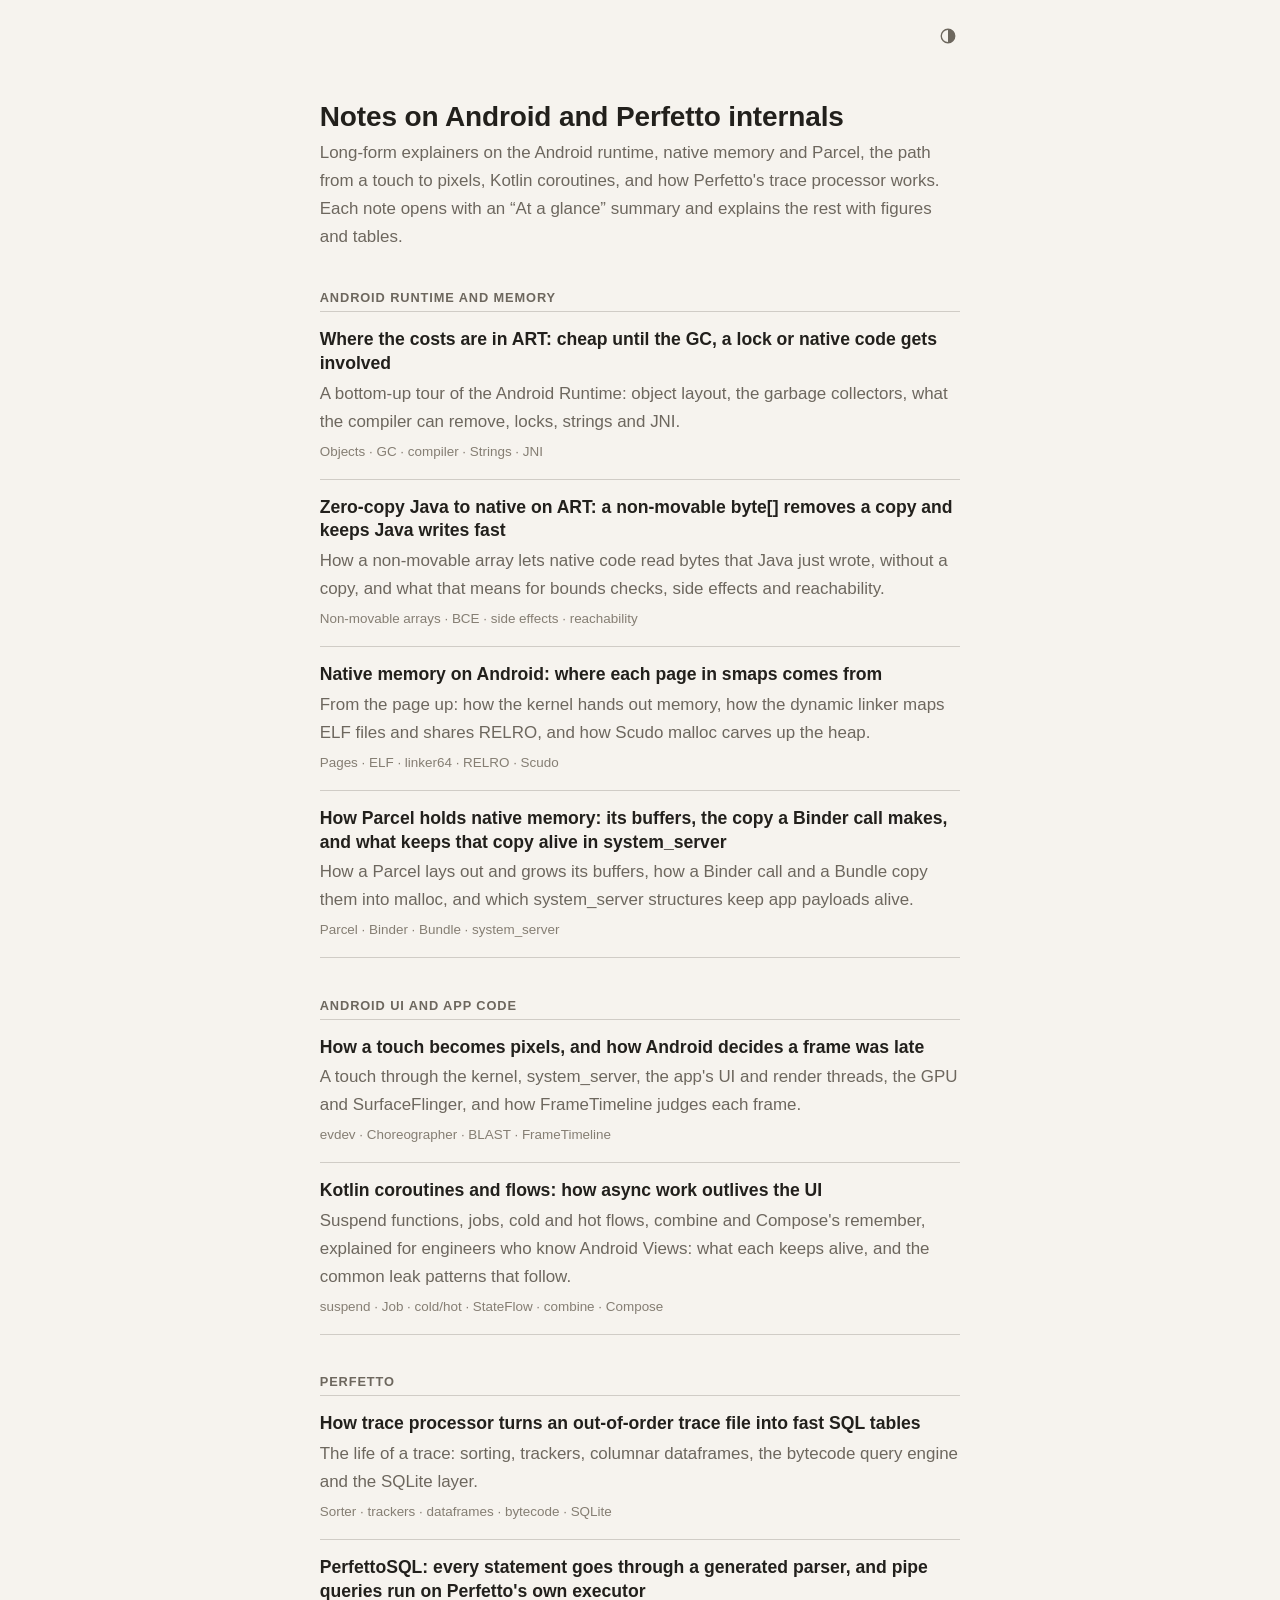
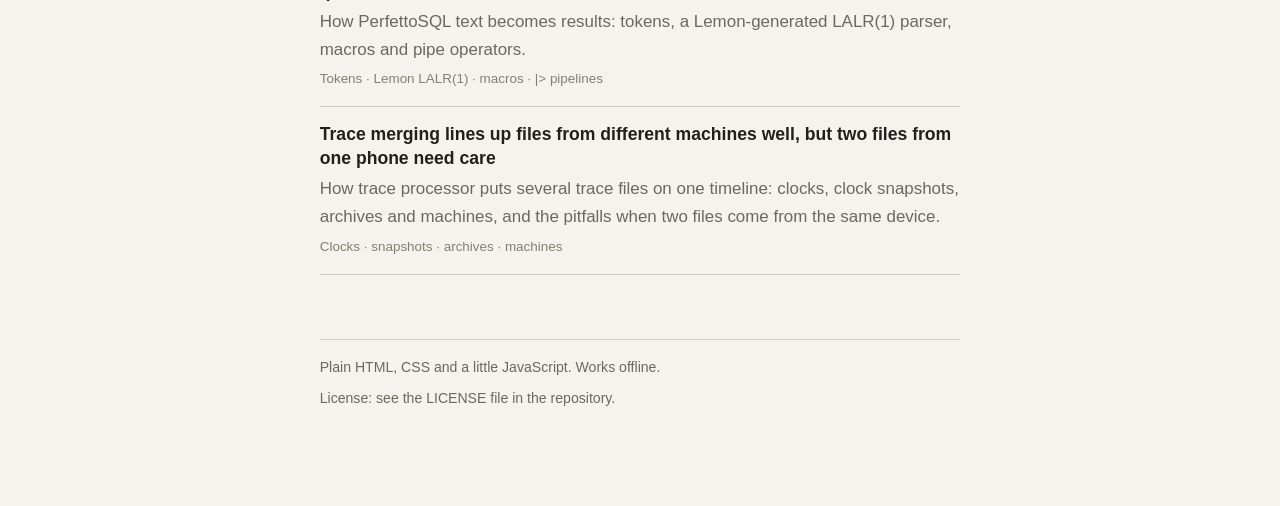
==== index.html @ ec6f3868 "Add notes on Android and Perfetto internals" ====
<!doctype html>
<html lang="en">
<head>
<meta charset="utf-8" />
<meta name="viewport" content="width=device-width, initial-scale=1" />
<title>Notes on Android and Perfetto internals</title>
<meta name="description" content="Long-form explainers on the Android runtime, native memory, the input and display pipeline, Kotlin coroutines and Perfetto's trace processor." />
<meta name="theme-color" content="#f6f3ee" media="(prefers-color-scheme: light)" />
<meta name="theme-color" content="#171614" media="(prefers-color-scheme: dark)" />
<link rel="icon" href="assets/icon.svg" type="image/svg+xml" />
<link rel="stylesheet" href="assets/site.css" />
<script src="assets/site.js"></script>
</head>
<body class="home">
<main>
<div class="bar">
  <button type="button" class="icon-btn" id="theme-btn" title="Theme" aria-label="Theme"></button>
</div>

<h1>Notes on Android and Perfetto internals</h1>
<p class="subtitle">Long-form explainers on the Android runtime, native memory and Parcel, the path from a touch to pixels,
Kotlin coroutines, and how Perfetto's trace processor works. Each note opens with an “At a glance” summary
and explains the rest with figures and tables.</p>

<h2 class="group">Android runtime and memory</h2>
<ul class="notes-list">
  <li><a href="art_costs/index.html">
    <span class="note-title">Where the costs are in ART: cheap until the GC, a lock or native code gets involved</span>
    <span class="note-sub">A bottom-up tour of the Android Runtime: object layout, the garbage collectors, what the compiler can remove, locks, strings and JNI.</span>
    <span class="note-meta">Objects · GC · compiler · Strings · JNI</span>
  </a></li>
  <li><a href="java_sdk_zero_copy/index.html">
    <span class="note-title">Zero-copy Java to native on ART: a non-movable byte[] removes a copy and keeps Java writes fast</span>
    <span class="note-sub">How a non-movable array lets native code read bytes that Java just wrote, without a copy, and what that means for bounds checks, side effects and reachability.</span>
    <span class="note-meta">Non-movable arrays · BCE · side effects · reachability</span>
  </a></li>
  <li><a href="native_memory_elf_malloc/index.html">
    <span class="note-title">Native memory on Android: where each page in smaps comes from</span>
    <span class="note-sub">From the page up: how the kernel hands out memory, how the dynamic linker maps ELF files and shares RELRO, and how Scudo malloc carves up the heap.</span>
    <span class="note-meta">Pages · ELF · linker64 · RELRO · Scudo</span>
  </a></li>
  <li><a href="parcel_native_memory/index.html">
    <span class="note-title">How Parcel holds native memory: its buffers, the copy a Binder call makes, and what keeps that copy alive in system_server</span>
    <span class="note-sub">How a Parcel lays out and grows its buffers, how a Binder call and a Bundle copy them into malloc, and which system_server structures keep app payloads alive.</span>
    <span class="note-meta">Parcel · Binder · Bundle · system_server</span>
  </a></li>
</ul>

<h2 class="group">Android UI and app code</h2>
<ul class="notes-list">
  <li><a href="input_display_pipeline/index.html">
    <span class="note-title">How a touch becomes pixels, and how Android decides a frame was late</span>
    <span class="note-sub">A touch through the kernel, system_server, the app's UI and render threads, the GPU and SurfaceFlinger, and how FrameTimeline judges each frame.</span>
    <span class="note-meta">evdev · Choreographer · BLAST · FrameTimeline</span>
  </a></li>
  <li><a href="kotlin_coroutines_flows/index.html">
    <span class="note-title">Kotlin coroutines and flows: how async work outlives the UI</span>
    <span class="note-sub">Suspend functions, jobs, cold and hot flows, combine and Compose's remember, explained for engineers who know Android Views: what each keeps alive, and the common leak patterns that follow.</span>
    <span class="note-meta">suspend · Job · cold/hot · StateFlow · combine · Compose</span>
  </a></li>
</ul>

<h2 class="group">Perfetto</h2>
<ul class="notes-list">
  <li><a href="trace_processor_internals/index.html">
    <span class="note-title">How trace processor turns an out-of-order trace file into fast SQL tables</span>
    <span class="note-sub">The life of a trace: sorting, trackers, columnar dataframes, the bytecode query engine and the SQLite layer.</span>
    <span class="note-meta">Sorter · trackers · dataframes · bytecode · SQLite</span>
  </a></li>
  <li><a href="perfettosql_next/index.html">
    <span class="note-title">PerfettoSQL: every statement goes through a generated parser, and pipe queries run on Perfetto's own executor</span>
    <span class="note-sub">How PerfettoSQL text becomes results: tokens, a Lemon-generated LALR(1) parser, macros and pipe operators.</span>
    <span class="note-meta">Tokens · Lemon LALR(1) · macros · |&gt; pipelines</span>
  </a></li>
  <li><a href="trace_merging/index.html">
    <span class="note-title">Trace merging lines up files from different machines well, but two files from one phone need care</span>
    <span class="note-sub">How trace processor puts several trace files on one timeline: clocks, clock snapshots, archives and machines, and the pitfalls when two files come from the same device.</span>
    <span class="note-meta">Clocks · snapshots · archives · machines</span>
  </a></li>
</ul>

<footer class="site-foot">
  <span>Plain HTML, CSS and a little JavaScript. Works offline.</span>
  <span>License: see the LICENSE file in the repository.</span>
</footer>
</main>
</body>
</html>
---- assets/site.css ----
/* Shared stylesheet for every page of the notes site.
   Palette and type follow a warm "paper" look: #f6f3ee light, #171614 dark,
   system UI font, calm muted greys and one terracotta accent for links and
   the reading progress bar. The variable names below (--bg, --fg, --ac, ...)
   are the ones the inline SVG figures in each note use, so keep them. */

:root, :root[data-theme="light"] {
  color-scheme: light;
  --bg: #f6f3ee;   --sf: #efebe4;   --sf2: #e7e2d9;
  --fg: #22201c;   --fg2: #6d675e;  --fg3: #857e73;
  --bd: #d3ccc0;   --bd2: #e3ddd3;
  --acc: #b9472f;                  /* links, progress bar, active TOC entry */
  --ac: #3d5f8f;                   /* chart "primary" series */
  --bad: #b5402c;  --good: #3b7a3a; --warn: #a9740e; --vio: #7a4cb0;
}
:root[data-theme="dark"] {
  color-scheme: dark;
  --bg: #171614;   --sf: #201e1b;   --sf2: #2a2824;
  --fg: #eeeae3;   --fg2: #a39d93;  --fg3: #8a847a;
  --bd: #3d3a34;   --bd2: #2d2b27;
  --acc: #e58368;
  --ac: #88aadb;
  --bad: #e5735f;  --good: #7fc174; --warn: #e2b357; --vio: #bb97ea;
}
:root {
  --ac-bg: color-mix(in srgb, var(--ac) 12%, var(--bg));   --ac-bd: color-mix(in srgb, var(--ac) 55%, var(--bg));
  --bad-bg: color-mix(in srgb, var(--bad) 10%, var(--bg)); --bad-bd: color-mix(in srgb, var(--bad) 60%, var(--bg));
  --warn-bg: color-mix(in srgb, var(--warn) 14%, var(--bg)); --warn-bd: color-mix(in srgb, var(--warn) 65%, var(--bg));
  --good-bg: color-mix(in srgb, var(--good) 10%, var(--bg)); --good-bd: color-mix(in srgb, var(--good) 55%, var(--bg));
  --vio-bg: color-mix(in srgb, var(--vio) 10%, var(--bg));  --vio-bd: color-mix(in srgb, var(--vio) 55%, var(--bg));
  --rule: color-mix(in srgb, var(--fg2) 28%, transparent);
  --topbar-h: 48px;
  --nav-w: 260px;
  --measure: 74ch;
  --sans: -apple-system, BlinkMacSystemFont, "Segoe UI", Roboto, "Helvetica Neue", Arial, sans-serif;
  /* Figures were laid out against Roboto metrics; keep it first for SVG text. */
  --svg-font: Roboto, -apple-system, "Segoe UI", Helvetica, Arial, sans-serif;
  --mono: ui-monospace, SFMono-Regular, Menlo, Monaco, Consolas, "Liberation Mono", monospace;
}

/* ───────────── Base ───────────── */
* { box-sizing: border-box; }
html { -webkit-text-size-adjust: 100%; text-size-adjust: 100%; scroll-padding-top: calc(var(--topbar-h) + 14px); }
html, body { overflow-x: clip; overscroll-behavior-x: none; max-width: 100%; }
body { margin: 0; font: 16px/1.65 var(--sans); color: var(--fg); background: var(--bg); }
a { color: var(--acc); text-decoration: none; text-underline-offset: .15em; }
a:hover { text-decoration: underline; }
a:focus-visible, button:focus-visible, summary:focus-visible, th:focus-visible { outline: 2px solid var(--acc); outline-offset: 2px; border-radius: 3px; }
h1 { font-size: 1.6rem; line-height: 1.25; font-weight: 600; margin: 1.2rem 0 .8rem; text-wrap: balance; letter-spacing: -0.005em; }
h2 { font-size: 1.25rem; line-height: 1.35; font-weight: 600; margin: 2.8rem 0 .7rem; padding-top: 1rem; border-top: 1px solid var(--rule); }
h2 .n { color: var(--fg3); font-weight: 500; margin-right: .45em; font-variant-numeric: tabular-nums; }
h3 { font-size: 1.06rem; line-height: 1.4; font-weight: 600; margin: 1.9rem 0 .4rem; }
h4 { font-size: 1rem; font-weight: 600; margin: 1.5rem 0 .3rem; }
.part { font-size: .78rem; text-transform: uppercase; letter-spacing: .08em; color: var(--fg2); font-weight: 600; margin: 4rem 0 -1.6rem; }
b, strong { font-weight: 600; }
p { margin: .8rem 0; }
ul, ol { margin: .6rem 0 1rem; padding-left: 1.4rem; }
li { margin: 0 0 .35rem; }
li > p { margin: .2rem 0; }
.m { color: var(--fg2); }
.lead { font-size: 1.08rem; color: var(--fg2); }
h1, h2, h3, h4, p, li, td, th, dd, figcaption, blockquote { overflow-wrap: break-word; }

code { font: .86em/1.4 var(--mono); background: var(--sf2); padding: .08em .3em; border-radius: 3px; }
:not(pre) > code { overflow-wrap: anywhere; }
pre { background: var(--sf); border: 1px solid var(--bd2); border-radius: 7px; padding: .8rem .95rem; margin: .9rem 0 1.2rem;
      font: .84rem/1.55 var(--mono); tab-size: 2; max-width: 100%; overflow-x: auto; overscroll-behavior-x: contain; }
pre code { background: transparent; padding: 0; font-size: inherit; }
pre .c { color: var(--fg3); font-style: italic; }
pre .k { color: var(--ac); }
pre .hl { background: var(--bad-bg); display: inline-block; width: 100%; }
pre .hg { background: var(--good-bg); display: inline-block; width: 100%; }
pre .hw { background: var(--warn-bg); display: inline-block; width: 100%; }
pre .src { display: block; text-align: right; color: var(--fg3); font-size: .72rem; margin: -4px 0 2px; }

table { border-collapse: collapse; width: 100%; margin: 0; font-size: .9rem; }
th, td { padding: .45rem .9rem .45rem 0; vertical-align: top; text-align: left; border-bottom: 1px solid var(--rule); }
th { font-weight: 600; color: var(--fg2); border-bottom-color: var(--bd); white-space: nowrap; }
td.good { color: var(--good); } td.bad { color: var(--bad); } td.warn { color: var(--warn); }
td .tier { display: inline-block; min-width: 18px; text-align: center; font: 600 .72rem/1.5 var(--mono); border-radius: 3px; padding: 0 4px; }
.t1 { background: var(--good-bg); color: var(--good); } .t2 { background: var(--ac-bg); color: var(--ac); }
.t3 { background: var(--warn-bg); color: var(--warn); } .t4 { background: var(--bad-bg); color: var(--bad); }
.tbl-wrap { max-width: 100%; overflow-x: auto; overscroll-behavior-x: contain; margin: .9rem 0 1.3rem; -webkit-overflow-scrolling: touch; }
main > table { margin: .9rem 0 1.3rem; }
th.ns-sort { cursor: pointer; user-select: none; }
th.ns-sort::after { content: "\2195"; display: inline-block; margin-left: 4px; font-size: .7em; opacity: .35; }
th.ns-sort[aria-sort="ascending"]::after { content: "\25B2"; opacity: .8; }
th.ns-sort[aria-sort="descending"]::after { content: "\25BC"; opacity: .8; }

blockquote { border-left: 2px solid var(--rule); padding: .1rem 0 .1rem 1rem; margin: 1.2rem 0; }
blockquote .lbl { display: block; font-size: .74rem; text-transform: uppercase; letter-spacing: .06em; color: var(--fg2); font-weight: 600; margin-bottom: .1rem; }
blockquote.key { border-left-color: var(--acc); }
blockquote.warn { border-left-color: var(--warn); }
blockquote.bad { border-left-color: var(--bad); }

/* ───────────── Reading progress bar ───────────── */
.progress { position: fixed; inset: 0 0 auto; height: 2px; z-index: 60; pointer-events: none; }
.progress-bar { height: 100%; width: 100%; background: var(--acc); transform-origin: 0 50%; transform: scaleX(0); }

/* ───────────── Top bar ───────────── */
.topbar { position: sticky; top: 0; z-index: 50; height: var(--topbar-h); display: flex; align-items: center; gap: 12px;
          padding: 0 16px; background: var(--bg); border-bottom: 1px solid var(--rule); font-size: .9rem; white-space: nowrap;
          max-width: 100%; overflow: clip; }
.topbar .tb-home { color: var(--fg); font-weight: 600; flex-shrink: 0; }
.topbar .tb-sep { color: var(--fg3); flex-shrink: 0; }
.topbar .tb-title { color: var(--fg2); min-width: 0; overflow: hidden; text-overflow: ellipsis; }
.topbar .tb-spacer { flex: 1; min-width: 0; }
.topbar .tb-x { color: var(--fg2); flex-shrink: 1; min-width: 0; overflow: hidden; text-overflow: ellipsis; font-size: .85rem; }
.topbar .tb-x:hover { color: var(--fg); }
.icon-btn { display: inline-flex; align-items: center; justify-content: center; gap: 6px; min-width: 40px; min-height: 40px; padding: 0 8px;
            font: inherit; font-size: .88rem; color: var(--fg2); background: none; border: 0; border-radius: 8px; cursor: pointer; flex-shrink: 0; }
.icon-btn:hover { color: var(--fg); background: color-mix(in srgb, var(--fg2) 12%, transparent); }
.icon-btn svg { width: 18px; height: 18px; stroke: currentColor; fill: none; stroke-width: 1.8; stroke-linecap: round; stroke-linejoin: round; display: block; }
#theme-btn { margin-right: -8px; }
#nav-btn { margin-left: -8px; }
#nav-btn .lbl { display: none; }

/* ───────────── Contents (sidebar on wide screens, drop-down panel on narrow) ───────────── */
nav#toc { position: fixed; top: var(--topbar-h); left: 0; bottom: 0; width: var(--nav-w); overflow-y: auto; overscroll-behavior: contain;
          padding: 24px 14px 48px 18px; border-right: 1px solid var(--rule); font-size: .86rem; line-height: 1.45; background: var(--bg);
          transition: transform .2s ease, visibility .2s; }
nav#toc .h { font-weight: 600; color: var(--fg2); font-size: .74rem; text-transform: uppercase; letter-spacing: .07em; margin: 0 0 10px 8px; }
nav#toc .ph { font-size: .7rem; text-transform: uppercase; letter-spacing: .07em; color: var(--fg3); font-weight: 600; margin: 16px 0 4px 8px; }
nav#toc a { display: block; color: var(--fg2); padding: 3px 8px; border-left: 2px solid transparent; }
nav#toc a:hover { color: var(--fg); text-decoration: none; }
nav#toc a.on { color: var(--acc); border-left-color: var(--acc); }

main { margin-left: var(--nav-w); padding: 28px 48px 120px; max-width: calc(var(--nav-w) + 1080px); min-width: 0; overflow-x: clip;
       transition: margin-left .2s ease; }
main > p, main > ul, main > ol, main > blockquote, main > h1, main > h2, main > h3, main > h4, main > .lead { max-width: var(--measure); }

:root[data-nav="hidden"] nav#toc { transform: translateX(-100%); visibility: hidden; }
:root[data-nav="hidden"] main { margin-left: max(0px, calc((100vw - 1080px) / 2)); }

@media (max-width: 1100px) {
  nav#toc { left: 0; right: 0; bottom: auto; width: auto; max-height: calc(100vh - var(--topbar-h)); max-height: calc(100dvh - var(--topbar-h));
            border-right: 0; border-bottom: 1px solid var(--rule); padding: 14px 16px 18px; z-index: 45;
            box-shadow: 0 10px 24px -12px rgba(0,0,0,.35); transform: translateY(-8px); opacity: 0; visibility: hidden;
            transition: transform .18s ease, opacity .18s ease, visibility .18s; }
  nav#toc a { padding: 7px 8px; }                       /* comfortable tap targets */
  :root[data-nav="shown"] nav#toc { transform: none; opacity: 1; visibility: visible; }
  main, :root[data-nav="hidden"] main { margin-left: auto; margin-right: auto; padding: 18px 20px 80px; max-width: 1000px; }
  #nav-btn .lbl { display: inline; }
}
@media (max-width: 720px) {
  body { font-size: 16px; }
  h1 { font-size: 1.4rem; margin-top: .8rem; }
  h2 { font-size: 1.16rem; margin-top: 2.2rem; }
  .lead { font-size: 1.02rem; }
  main, :root[data-nav="hidden"] main { padding: 14px 16px 72px; }
  .topbar { gap: 8px; padding: 0 12px; }
  .topbar .tb-x { display: none; }
  table { font-size: .86rem; }
  /* Give every column a usable width; the table then scrolls inside .tbl-wrap
     instead of squeezing prose columns into one word per line. */
  .tbl-wrap > table { width: max-content; min-width: 100%; }
  .tbl-wrap td, .tbl-wrap th { min-width: 4.5em; max-width: 17em; white-space: normal; }
  .tbl-wrap td code { overflow-wrap: normal; word-break: normal; }
  pre { font-size: .8rem; padding: .7rem .8rem; }
  .part { margin-top: 3rem; }
}
@media (max-width: 420px) {
  .topbar .tb-sep, .topbar .tb-title { display: none; }
}
@media (prefers-reduced-motion: reduce) { nav#toc, main { transition: none; } }

/* ───────────── Cards, two-column blocks ───────────── */
.cards { display: grid; grid-template-columns: repeat(3, minmax(0, 1fr)); gap: 14px; margin: 1.1rem 0 .4rem; }
.card { border: 1px solid var(--rule); border-radius: 8px; padding: 12px 14px; background: color-mix(in srgb, var(--sf) 55%, var(--bg)); min-width: 0; }
.card .lbl { font-size: .72rem; text-transform: uppercase; letter-spacing: .06em; color: var(--fg2); font-weight: 600; margin-bottom: 4px; }
.card p { margin: 0; font-size: .92rem; }
.card pre { margin: 8px 0 6px; font-size: .76rem; }
@media (max-width: 1000px) { .cards { grid-template-columns: minmax(0, 1fr); } }
.two { display: grid; grid-template-columns: minmax(0, 1fr) minmax(0, 1fr); gap: 16px; align-items: start; }
.two > * { min-width: 0; }
@media (max-width: 900px) { .two { grid-template-columns: minmax(0, 1fr); } }

/* ───────────── Figures and SVG charts ───────────── */
figure { margin: 1.4rem 0 1.8rem; }
figure svg { display: block; width: 100%; height: auto; max-width: 1000px; }
figcaption { font-size: .9rem; color: var(--fg2); margin-top: .45rem; max-width: var(--measure); line-height: 1.55; }
figcaption b, figcaption strong { color: var(--fg); }
main img, main video, main iframe { max-width: 100%; height: auto; }
main svg { max-width: 100%; }
/* site.js wraps wide figure SVGs so that on a phone they keep a legible size
   and scroll sideways inside their own box instead of shrinking to nothing. */
.fig-scroll { max-width: 100%; overflow-x: auto; overflow-y: hidden; overscroll-behavior-x: contain; -webkit-overflow-scrolling: touch; margin: .2rem 0; }
.fig-scroll > svg { max-width: none; }
.fig-hint { display: none; font-size: .78rem; color: var(--fg3); margin: .25rem 0 0; }
.fig-scroll.is-scrollable + .fig-hint { display: block; }

svg text { font-family: var(--svg-font); }
.t  { fill: var(--fg); font-size: 12.5px; }
.tb { fill: var(--fg); font-size: 12.5px; font-weight: 500; }
.ts { fill: var(--fg2); font-size: 11px; }
.tm { fill: var(--fg); font-size: 11.5px; font-family: var(--mono) !important; }
.tms{ fill: var(--fg2); font-size: 10.5px; font-family: var(--mono) !important; }
.th { fill: var(--fg3); font-size: 10.5px; letter-spacing: .06em; text-transform: uppercase; }
.tr { fill: var(--bad); } .ta { fill: var(--ac); } .tg { fill: var(--good); } .tw { fill: var(--warn); } .tv { fill: var(--vio); }
.b  { fill: var(--sf);  stroke: var(--bd);  stroke-width: 1; }
.b0 { fill: var(--bg);  stroke: var(--bd);  stroke-width: 1; }
.b2 { fill: var(--sf2); stroke: var(--bd);  stroke-width: 1; }
.ba { fill: var(--ac-bg);   stroke: var(--ac-bd);   stroke-width: 1; }
.br { fill: var(--bad-bg);  stroke: var(--bad-bd);  stroke-width: 1; }
.bw { fill: var(--warn-bg); stroke: var(--warn-bd); stroke-width: 1; }
.bg { fill: var(--good-bg); stroke: var(--good-bd); stroke-width: 1; }
.bv { fill: var(--vio-bg);  stroke: var(--vio-bd);  stroke-width: 1; }
.fa { fill: var(--ac); } .fr { fill: var(--bad); } .fg { fill: var(--good); } .fw { fill: var(--warn); } .fv { fill: var(--vio); }
.panel { fill: none; stroke: var(--bd2); stroke-width: 1; }
.ln  { stroke: var(--fg3); stroke-width: 1.2; fill: none; }
.lnr { stroke: var(--bad); stroke-width: 1.3; fill: none; }
.lna { stroke: var(--ac);  stroke-width: 1.3; fill: none; }
.lng { stroke: var(--good); stroke-width: 1.3; fill: none; }
.lnw { stroke: var(--warn); stroke-width: 1.3; fill: none; }
.lnv { stroke: var(--vio); stroke-width: 1.3; fill: none; }
.dash { stroke-dasharray: 4 3; }
.mk  { fill: var(--fg3); } .mkr { fill: var(--bad); } .mka { fill: var(--ac); } .mkg { fill: var(--good); } .mkv { fill: var(--vio); } .mkw { fill: var(--warn); }
.hatch-l { stroke: var(--bd); stroke-width: 1; }
.hatch-r { stroke: var(--bad-bd); stroke-width: 1; }

/* ───────────── Footer ───────────── */
.site-foot { margin-top: 4rem; padding-top: 1rem; border-top: 1px solid var(--rule); font-size: .88rem; color: var(--fg2); display: flex; flex-wrap: wrap; gap: 8px 20px; justify-content: space-between; }

/* ───────────── Landing page ───────────── */
body.home main { margin: 0 auto; max-width: calc(68ch + 32px); padding: 8px 16px 96px; font-size: 1.06rem; }
body.home .bar { display: flex; justify-content: flex-end; align-items: center; min-height: 56px; }
body.home h1 { font-size: 1.75rem; margin: 2.2rem 0 .3rem; }
body.home .subtitle { color: var(--fg2); margin: 0 0 1.6rem; max-width: none; }
body.home h2.group { font-size: .8rem; letter-spacing: .07em; text-transform: uppercase; color: var(--fg2); font-weight: 600; margin: 2.4rem 0 .3rem; padding: 0; border: 0; }
.notes-list { list-style: none; padding: 0; margin: 0; }
.notes-list li { margin: 0; }
.notes-list a { display: block; padding: 1rem 0; color: var(--fg); text-decoration: none; border-top: 1px solid var(--rule); }
.notes-list li:last-child a { border-bottom: 1px solid var(--rule); }
.note-title { display: block; font-size: 1.1rem; font-weight: 600; line-height: 1.35; }
.notes-list a:hover .note-title { text-decoration: underline; text-decoration-color: var(--fg3); text-underline-offset: .18em; }
.note-sub { display: block; color: var(--fg2); margin-top: .25rem; }
.note-meta { display: block; color: var(--fg3); font-size: .84rem; margin-top: .3rem; }
@media (max-width: 720px) { body.home main { font-size: 1rem; } body.home h1 { font-size: 1.5rem; margin-top: 1.4rem; } }
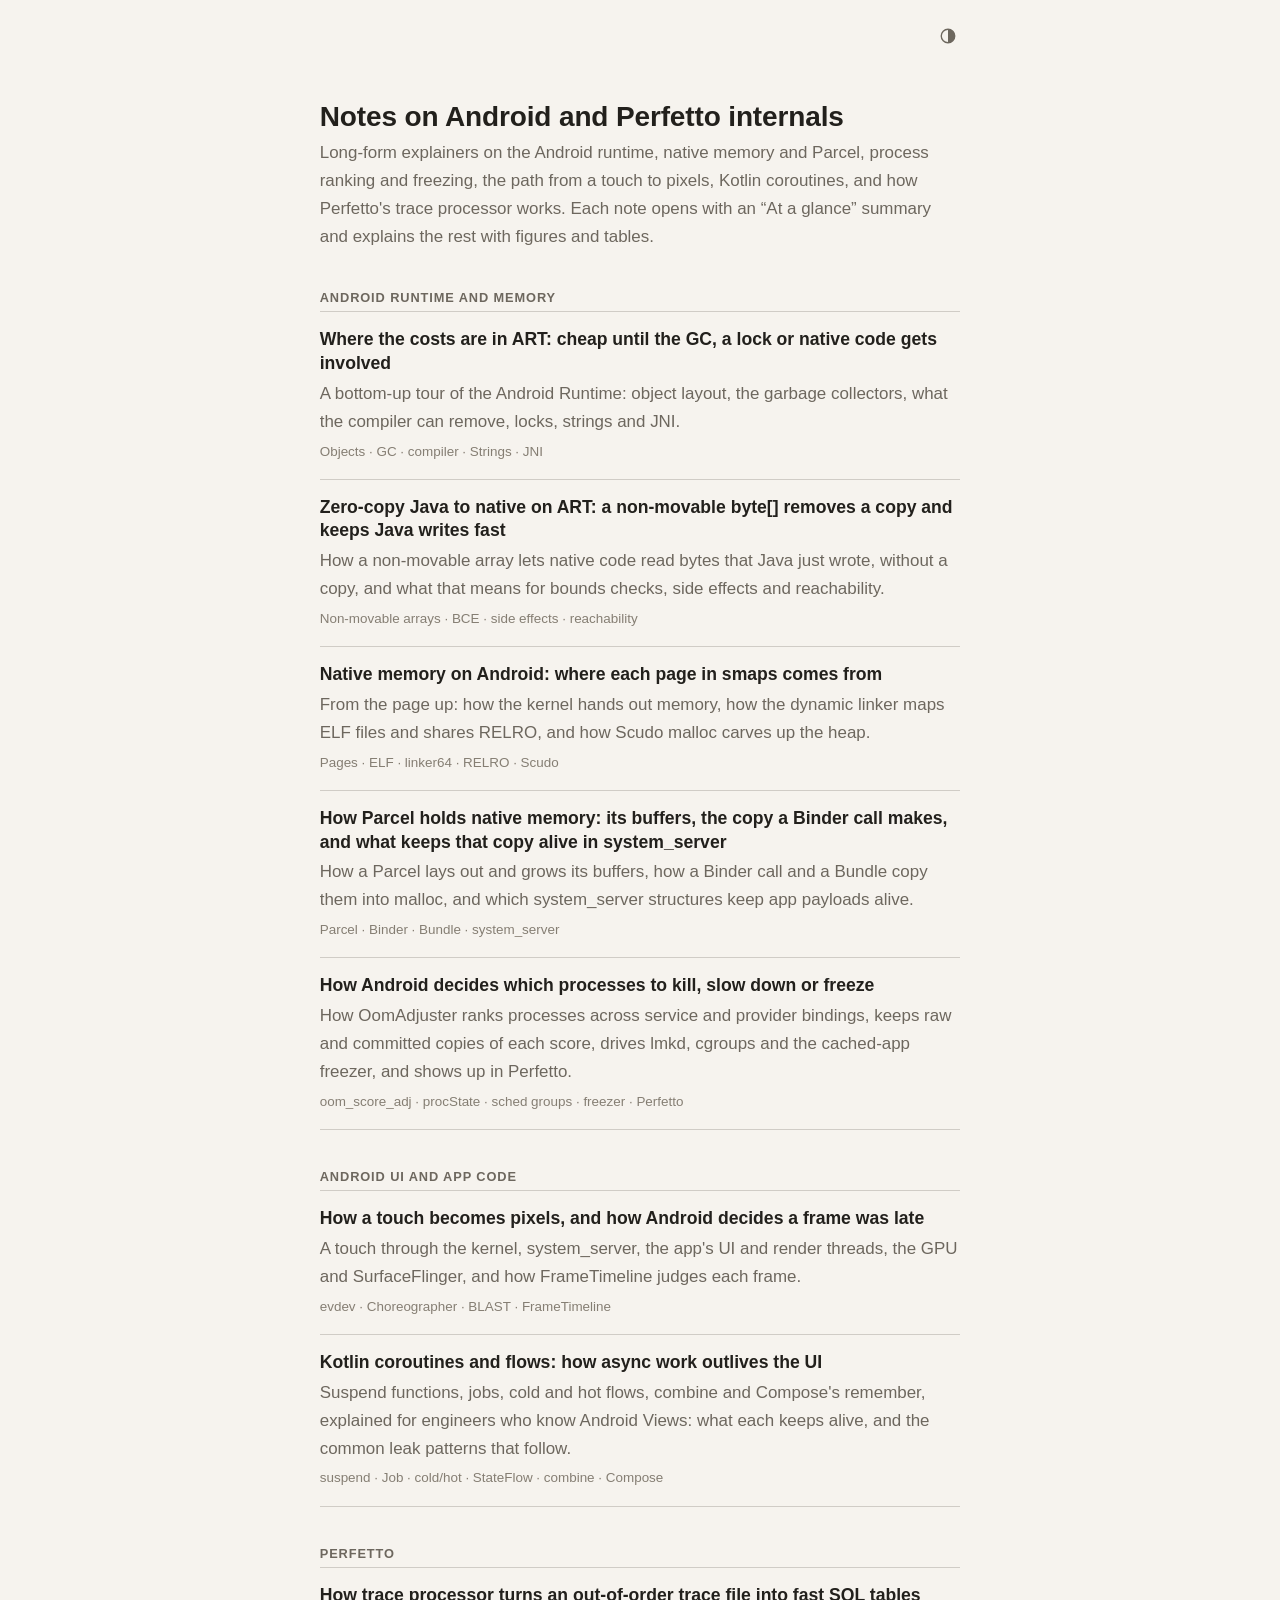
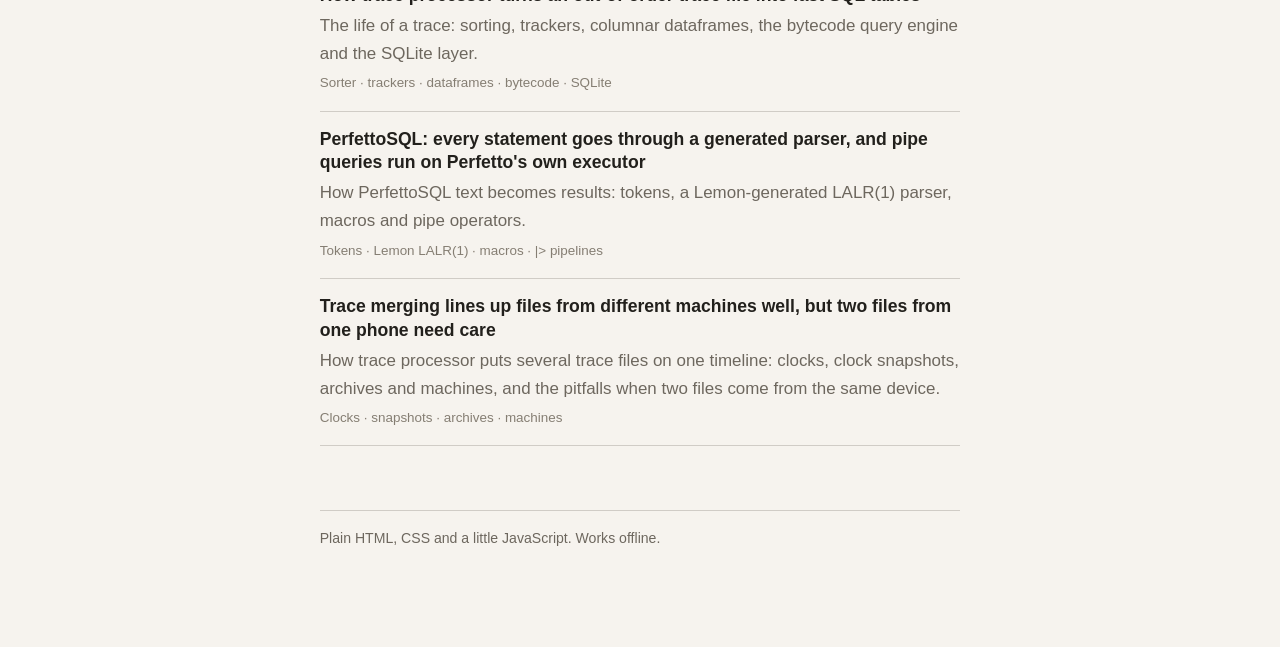
==== commit 64404dfe: "Add scrubbed OomAdjuster internals note" ====
--- a/index.html
+++ b/index.html
@@ -4,7 +4,7 @@
 <meta charset="utf-8" />
 <meta name="viewport" content="width=device-width, initial-scale=1" />
 <title>Notes on Android and Perfetto internals</title>
-<meta name="description" content="Long-form explainers on the Android runtime, native memory, the input and display pipeline, Kotlin coroutines and Perfetto's trace processor." />
+<meta name="description" content="Long-form explainers on the Android runtime, native memory, process ranking and freezing, the input and display pipeline, Kotlin coroutines and Perfetto's trace processor." />
 <meta name="theme-color" content="#f6f3ee" media="(prefers-color-scheme: light)" />
 <meta name="theme-color" content="#171614" media="(prefers-color-scheme: dark)" />
 <link rel="icon" href="assets/icon.svg" type="image/svg+xml" />
@@ -18,7 +18,7 @@
 </div>
 
 <h1>Notes on Android and Perfetto internals</h1>
-<p class="subtitle">Long-form explainers on the Android runtime, native memory and Parcel, the path from a touch to pixels,
+<p class="subtitle">Long-form explainers on the Android runtime, native memory and Parcel, process ranking and freezing, the path from a touch to pixels,
 Kotlin coroutines, and how Perfetto's trace processor works. Each note opens with an “At a glance” summary
 and explains the rest with figures and tables.</p>
 
@@ -43,6 +43,11 @@
     <span class="note-title">How Parcel holds native memory: its buffers, the copy a Binder call makes, and what keeps that copy alive in system_server</span>
     <span class="note-sub">How a Parcel lays out and grows its buffers, how a Binder call and a Bundle copy them into malloc, and which system_server structures keep app payloads alive.</span>
     <span class="note-meta">Parcel · Binder · Bundle · system_server</span>
+  </a></li>
+  <li><a href="oom_adjuster/index.html">
+    <span class="note-title">How Android decides which processes to kill, slow down or freeze</span>
+    <span class="note-sub">How OomAdjuster ranks processes across service and provider bindings, keeps raw and committed copies of each score, drives lmkd, cgroups and the cached-app freezer, and shows up in Perfetto.</span>
+    <span class="note-meta">oom_score_adj · procState · sched groups · freezer · Perfetto</span>
   </a></li>
 </ul>
 
@@ -81,7 +86,6 @@
 
 <footer class="site-foot">
   <span>Plain HTML, CSS and a little JavaScript. Works offline.</span>
-  <span>License: see the LICENSE file in the repository.</span>
 </footer>
 </main>
 </body>
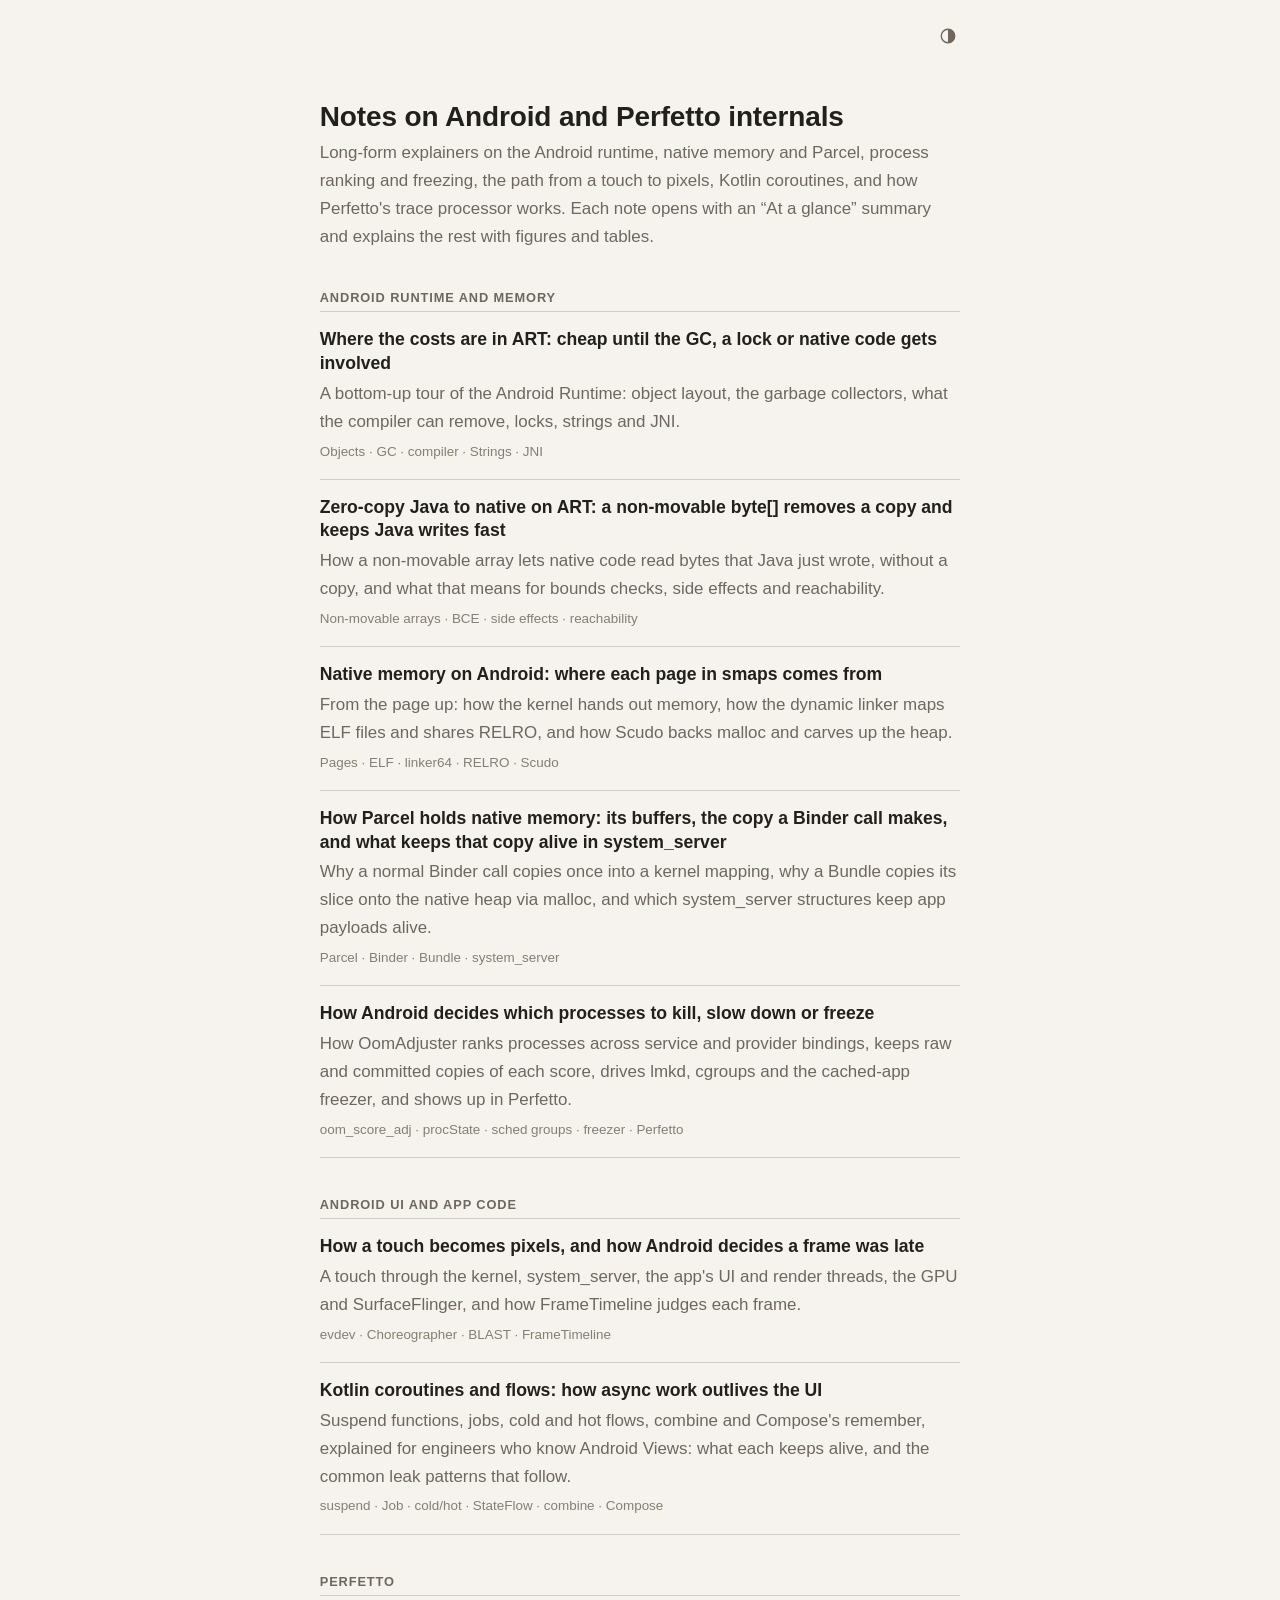
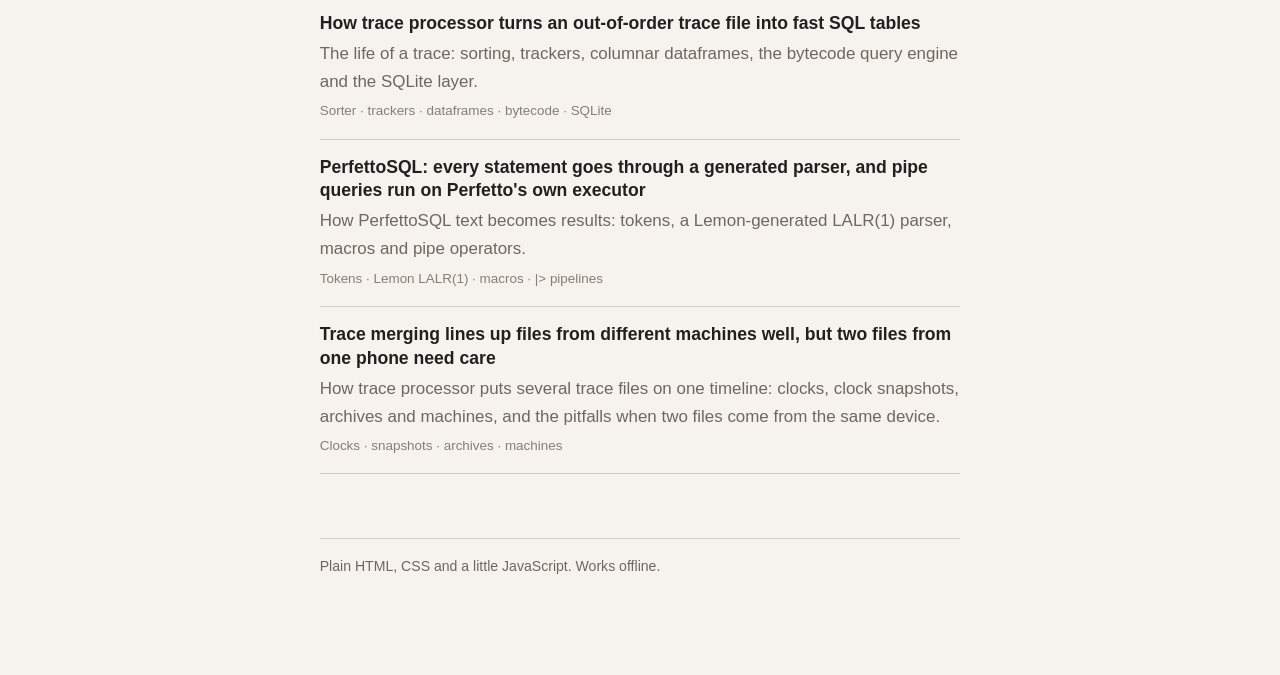
==== commit 7d15f512: "L7 context, lifecycle & technical precision pass" ====
--- a/index.html
+++ b/index.html
@@ -36,12 +36,12 @@
   </a></li>
   <li><a href="native_memory_elf_malloc/index.html">
     <span class="note-title">Native memory on Android: where each page in smaps comes from</span>
-    <span class="note-sub">From the page up: how the kernel hands out memory, how the dynamic linker maps ELF files and shares RELRO, and how Scudo malloc carves up the heap.</span>
+    <span class="note-sub">From the page up: how the kernel hands out memory, how the dynamic linker maps ELF files and shares RELRO, and how Scudo backs malloc and carves up the heap.</span>
     <span class="note-meta">Pages · ELF · linker64 · RELRO · Scudo</span>
   </a></li>
   <li><a href="parcel_native_memory/index.html">
     <span class="note-title">How Parcel holds native memory: its buffers, the copy a Binder call makes, and what keeps that copy alive in system_server</span>
-    <span class="note-sub">How a Parcel lays out and grows its buffers, how a Binder call and a Bundle copy them into malloc, and which system_server structures keep app payloads alive.</span>
+    <span class="note-sub">Why a normal Binder call copies once into a kernel mapping, why a Bundle copies its slice onto the native heap via malloc, and which system_server structures keep app payloads alive.</span>
     <span class="note-meta">Parcel · Binder · Bundle · system_server</span>
   </a></li>
   <li><a href="oom_adjuster/index.html">
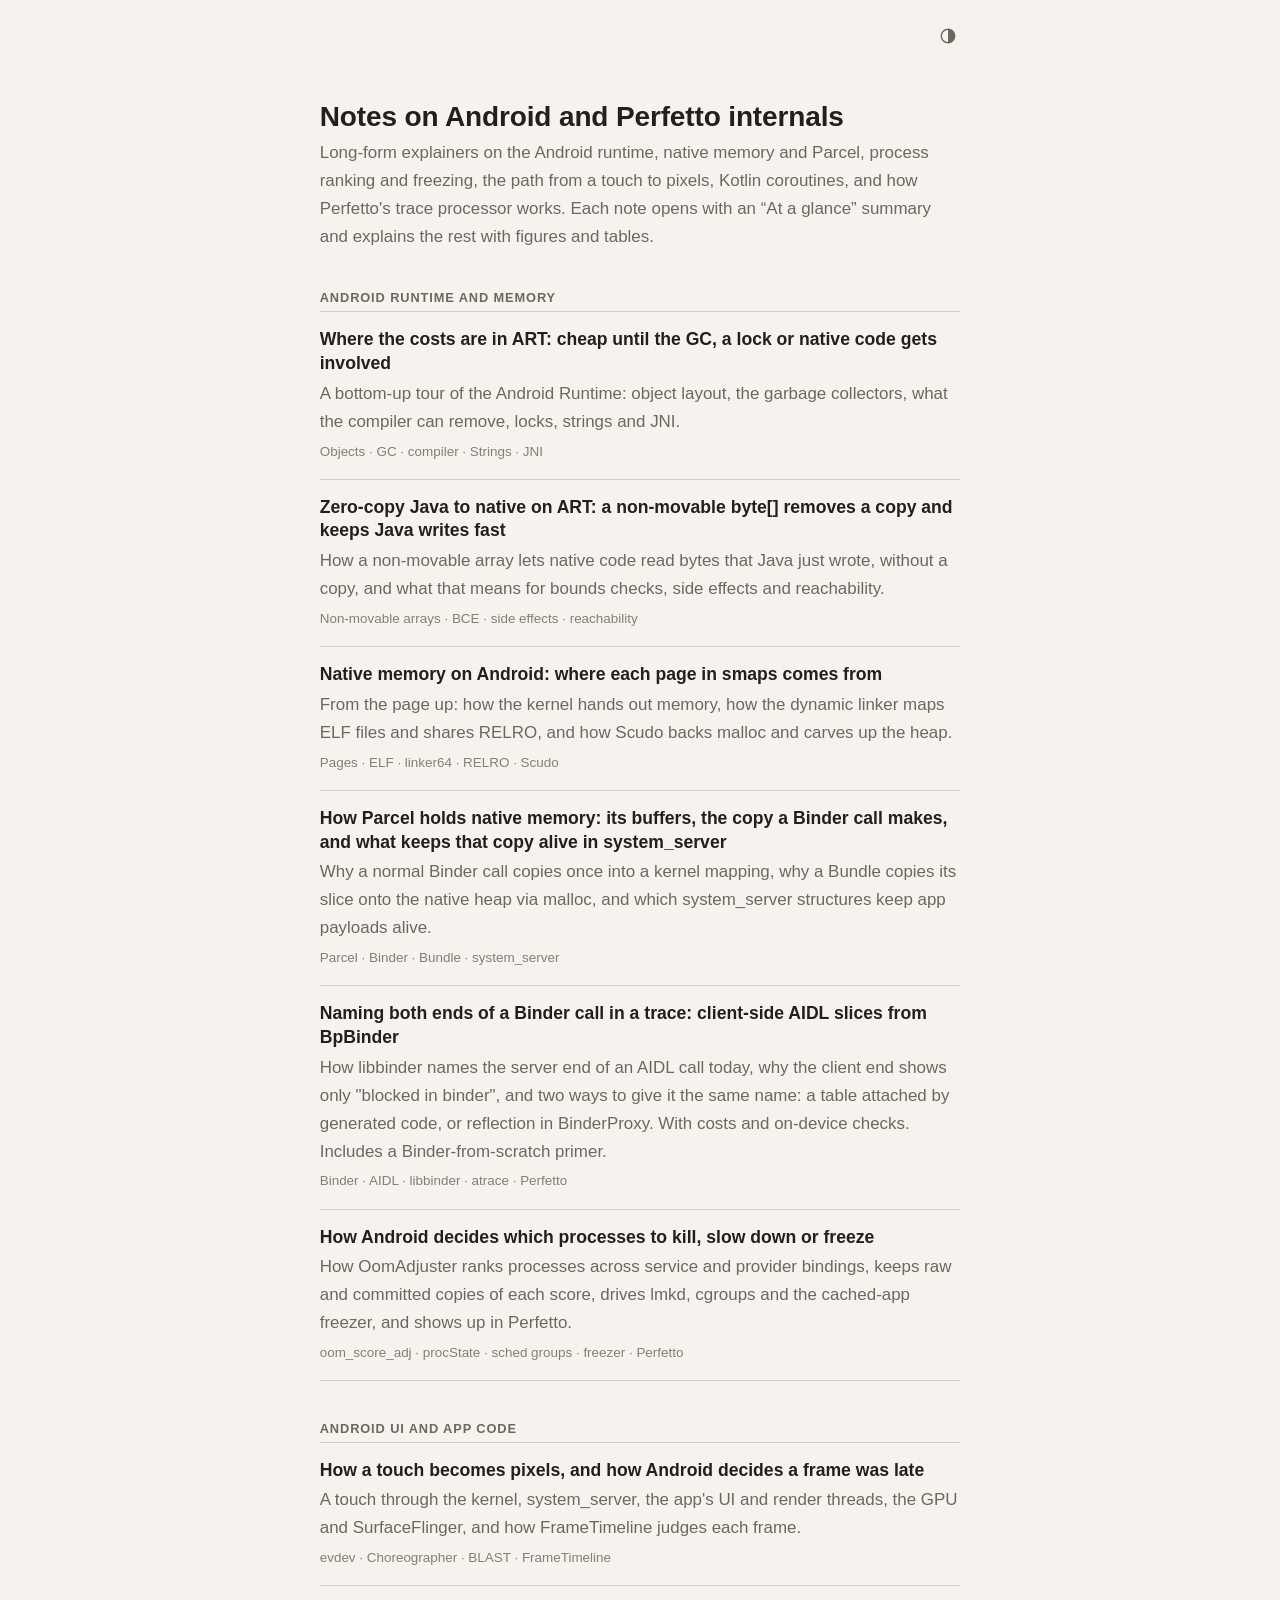
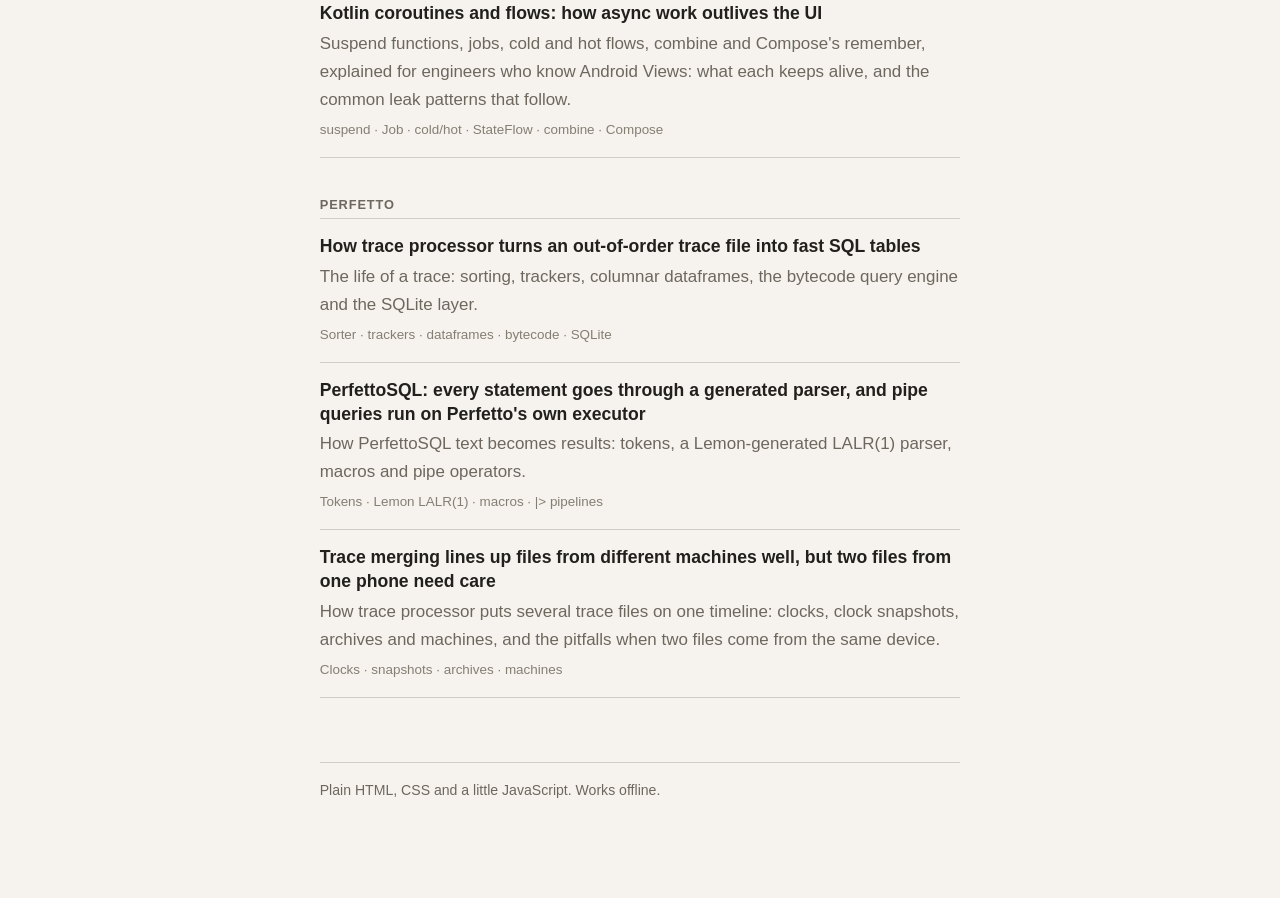
==== commit 8465a125: "Add Binder client trace note: client-side AIDL slices from BpBinder, plus Binder-from-scratch primer" ====
--- a/index.html
+++ b/index.html
@@ -43,6 +43,11 @@
     <span class="note-title">How Parcel holds native memory: its buffers, the copy a Binder call makes, and what keeps that copy alive in system_server</span>
     <span class="note-sub">Why a normal Binder call copies once into a kernel mapping, why a Bundle copies its slice onto the native heap via malloc, and which system_server structures keep app payloads alive.</span>
     <span class="note-meta">Parcel · Binder · Bundle · system_server</span>
+  </a></li>
+  <li><a href="binder_client_trace/index.html">
+    <span class="note-title">Naming both ends of a Binder call in a trace: client-side AIDL slices from BpBinder</span>
+    <span class="note-sub">How libbinder names the server end of an AIDL call today, why the client end shows only "blocked in binder", and two ways to give it the same name: a table attached by generated code, or reflection in BinderProxy. With costs and on-device checks. Includes a Binder-from-scratch primer.</span>
+    <span class="note-meta">Binder · AIDL · libbinder · atrace · Perfetto</span>
   </a></li>
   <li><a href="oom_adjuster/index.html">
     <span class="note-title">How Android decides which processes to kill, slow down or freeze</span>
